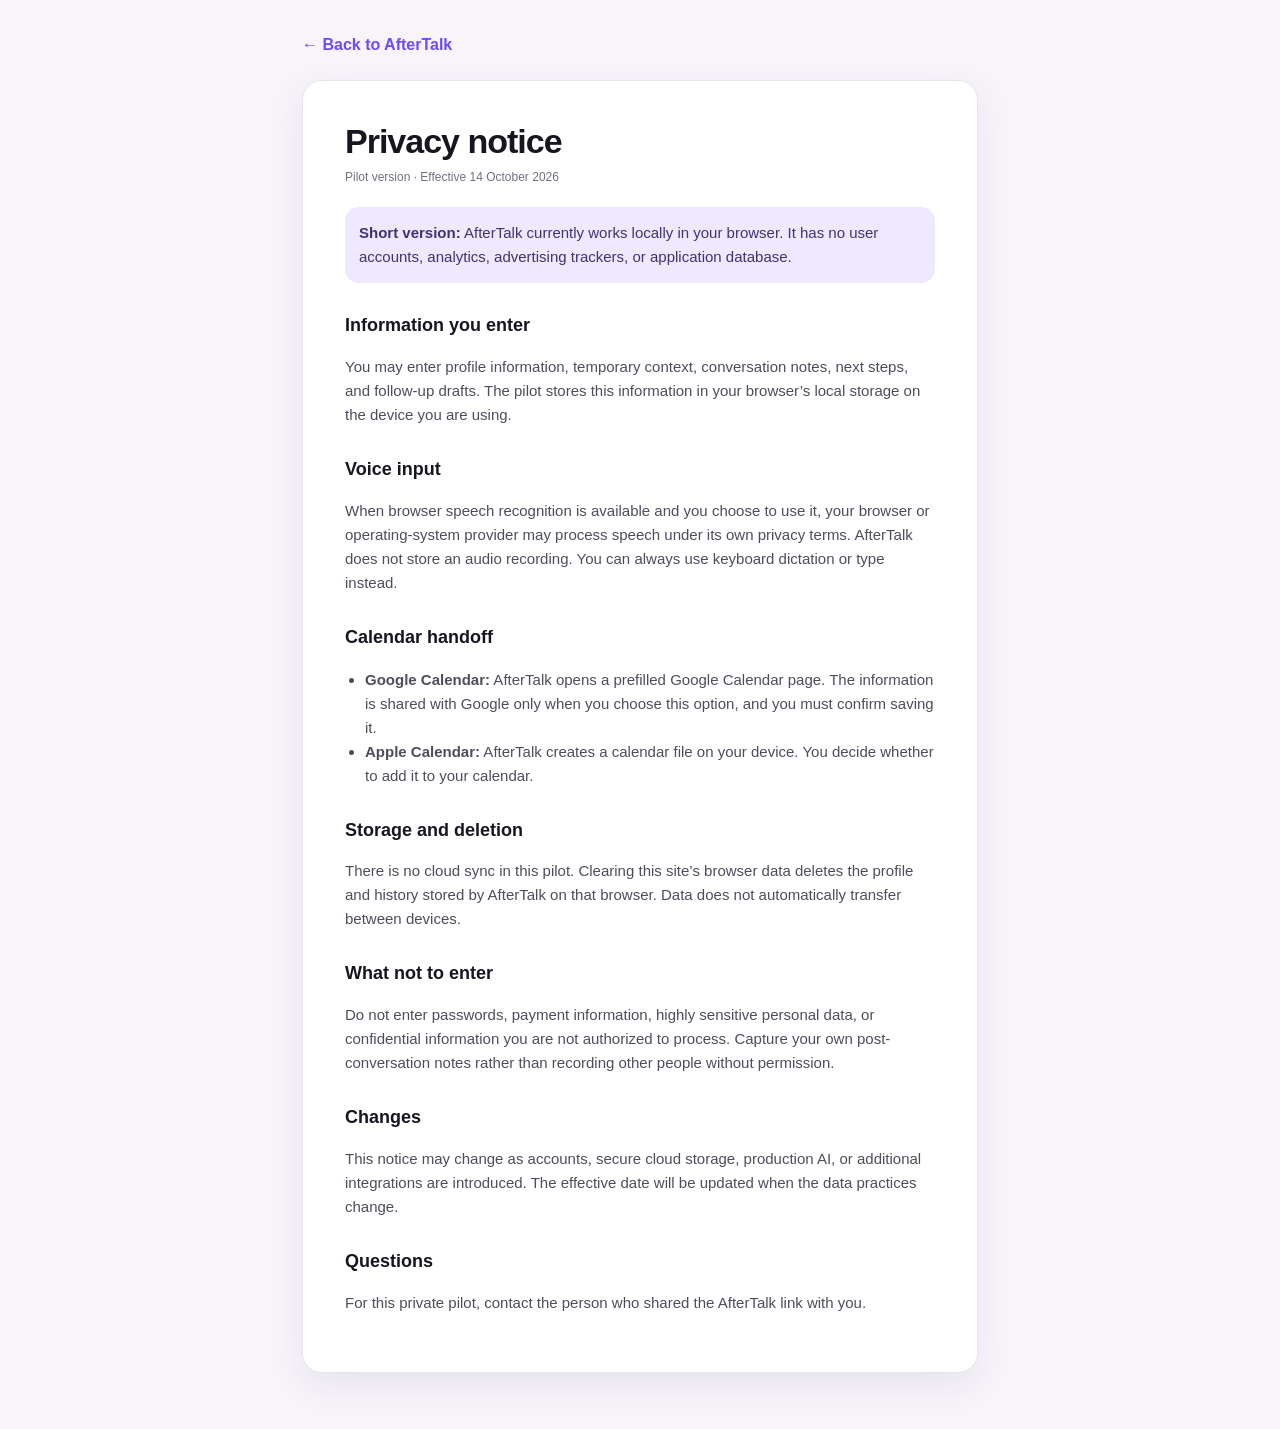
==== privacy.html @ 56a50575 "Launch AfterTalk public PWA pilot" ====
<!doctype html>
<html lang="en">
<head>
  <meta charset="utf-8">
  <meta name="viewport" content="width=device-width,initial-scale=1,viewport-fit=cover">
  <meta name="theme-color" content="#6D4AFF">
  <title>Privacy — AfterTalk</title>
  <style>
    *{box-sizing:border-box}body{margin:0;background:#f7f5fa;color:#17151f;font-family:-apple-system,BlinkMacSystemFont,"Segoe UI",Roboto,Helvetica,Arial,sans-serif;line-height:1.6}.page{width:min(100%,720px);margin:0 auto;padding:32px 22px 56px}.back{color:#6d4aff;font-weight:750;text-decoration:none}.card{margin-top:22px;background:#fff;border:1px solid #e8e4ee;border-radius:20px;padding:clamp(22px,5vw,42px);box-shadow:0 12px 36px rgba(39,25,74,.08)}h1{font-size:34px;line-height:1.1;margin:0 0 8px;letter-spacing:-1px}h2{font-size:18px;margin:28px 0 6px}p,li{font-size:15px;color:#514b5b}ul{padding-left:20px}.meta{font-size:12px;color:#746f7f;margin:0}.notice{background:#eee9ff;border-radius:14px;padding:14px;margin:20px 0;color:#42326e}
  </style>
</head>
<body>
  <main class="page">
    <a class="back" href="./">← Back to AfterTalk</a>
    <article class="card">
      <h1>Privacy notice</h1>
      <p class="meta">Pilot version · Effective 14 October 2026</p>
      <p class="notice"><strong>Short version:</strong> AfterTalk currently works locally in your browser. It has no user accounts, analytics, advertising trackers, or application database.</p>

      <h2>Information you enter</h2>
      <p>You may enter profile information, temporary context, conversation notes, next steps, and follow-up drafts. The pilot stores this information in your browser’s local storage on the device you are using.</p>

      <h2>Voice input</h2>
      <p>When browser speech recognition is available and you choose to use it, your browser or operating-system provider may process speech under its own privacy terms. AfterTalk does not store an audio recording. You can always use keyboard dictation or type instead.</p>

      <h2>Calendar handoff</h2>
      <ul>
        <li><strong>Google Calendar:</strong> AfterTalk opens a prefilled Google Calendar page. The information is shared with Google only when you choose this option, and you must confirm saving it.</li>
        <li><strong>Apple Calendar:</strong> AfterTalk creates a calendar file on your device. You decide whether to add it to your calendar.</li>
      </ul>

      <h2>Storage and deletion</h2>
      <p>There is no cloud sync in this pilot. Clearing this site’s browser data deletes the profile and history stored by AfterTalk on that browser. Data does not automatically transfer between devices.</p>

      <h2>What not to enter</h2>
      <p>Do not enter passwords, payment information, highly sensitive personal data, or confidential information you are not authorized to process. Capture your own post-conversation notes rather than recording other people without permission.</p>

      <h2>Changes</h2>
      <p>This notice may change as accounts, secure cloud storage, production AI, or additional integrations are introduced. The effective date will be updated when the data practices change.</p>

      <h2>Questions</h2>
      <p>For this private pilot, contact the person who shared the AfterTalk link with you.</p>
    </article>
  </main>
</body>
</html>
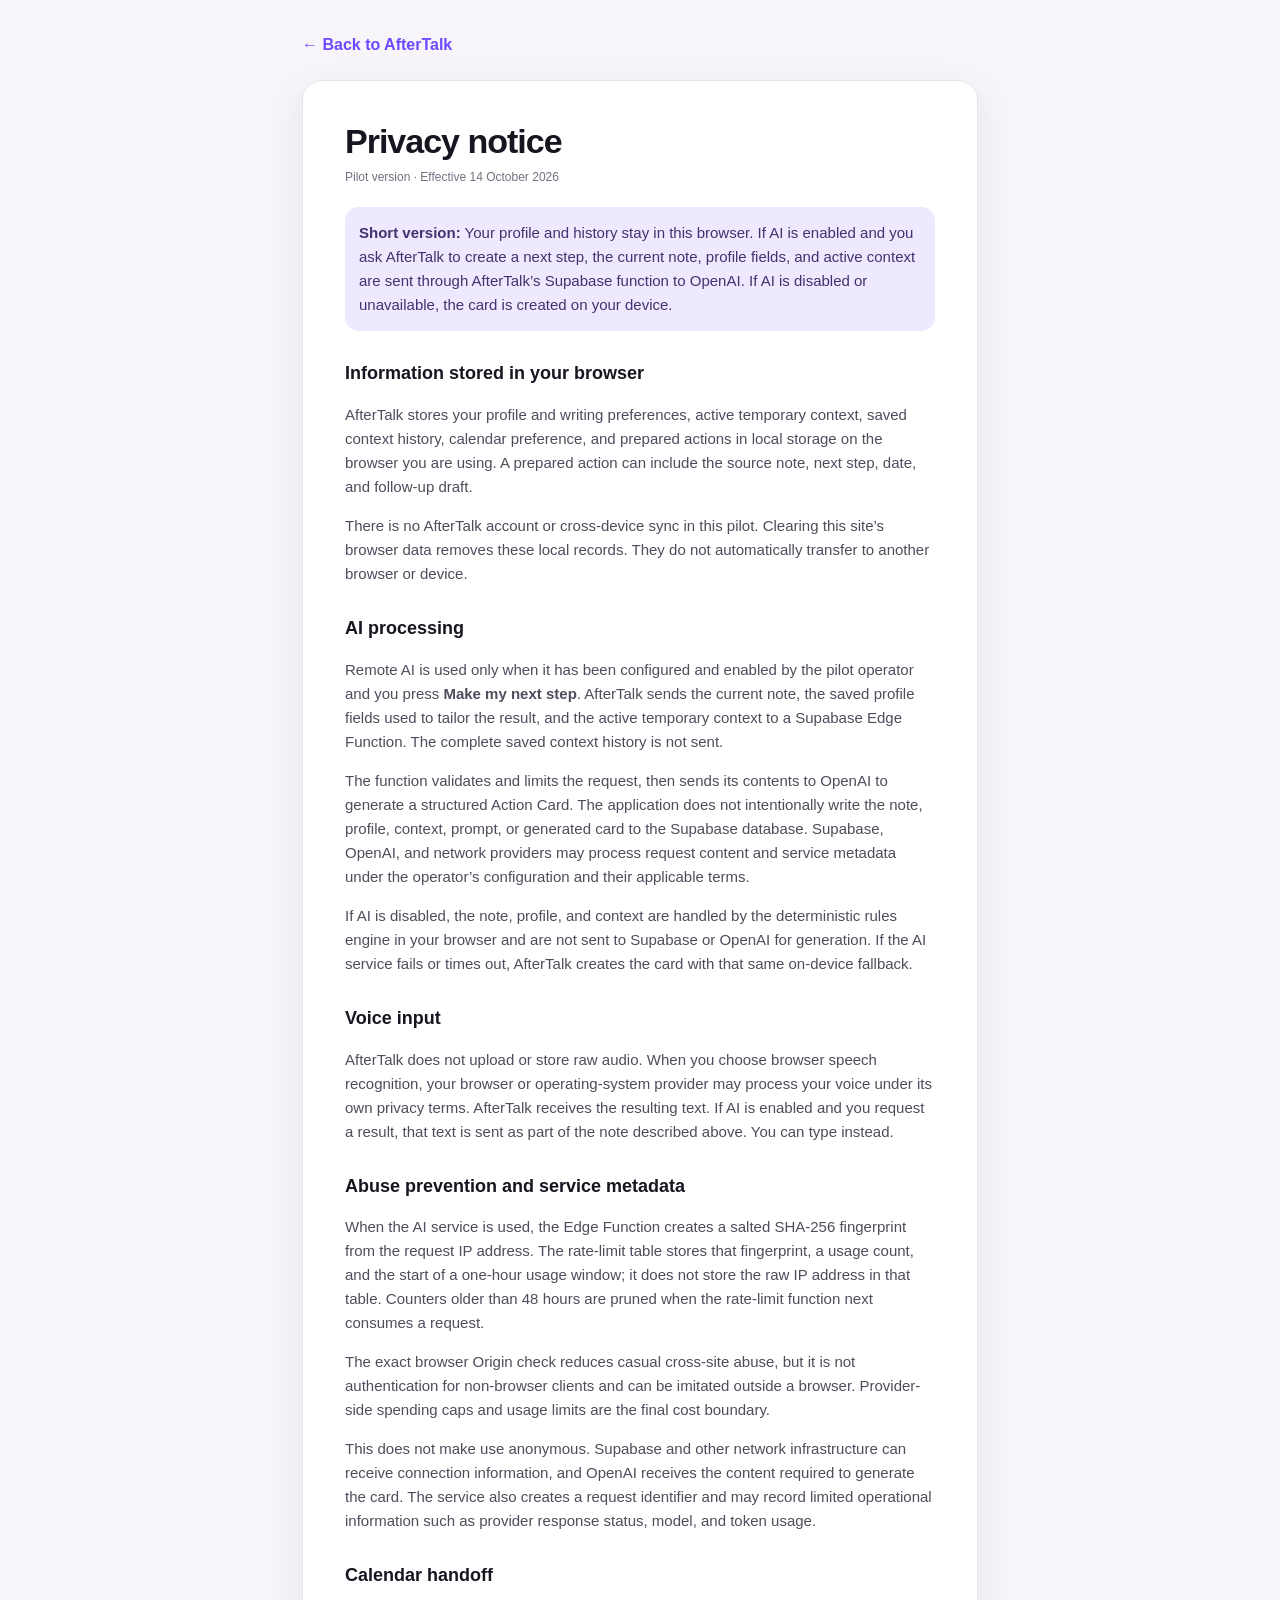
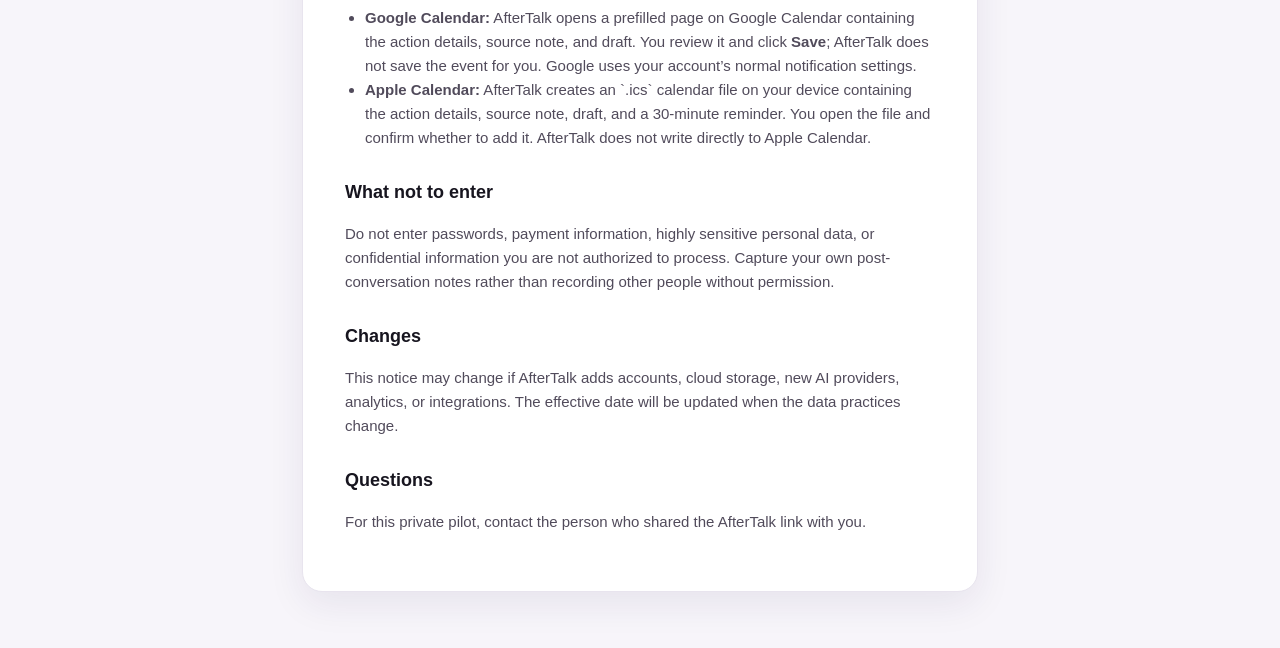
==== commit 5404f099: "Launch production AI generation" ====
--- a/privacy.html
+++ b/privacy.html
@@ -15,28 +15,36 @@
     <article class="card">
       <h1>Privacy notice</h1>
       <p class="meta">Pilot version · Effective 14 October 2026</p>
-      <p class="notice"><strong>Short version:</strong> AfterTalk currently works locally in your browser. It has no user accounts, analytics, advertising trackers, or application database.</p>
+      <p class="notice"><strong>Short version:</strong> Your profile and history stay in this browser. If AI is enabled and you ask AfterTalk to create a next step, the current note, profile fields, and active context are sent through AfterTalk’s Supabase function to OpenAI. If AI is disabled or unavailable, the card is created on your device.</p>
 
-      <h2>Information you enter</h2>
-      <p>You may enter profile information, temporary context, conversation notes, next steps, and follow-up drafts. The pilot stores this information in your browser’s local storage on the device you are using.</p>
+      <h2>Information stored in your browser</h2>
+      <p>AfterTalk stores your profile and writing preferences, active temporary context, saved context history, calendar preference, and prepared actions in local storage on the browser you are using. A prepared action can include the source note, next step, date, and follow-up draft.</p>
+      <p>There is no AfterTalk account or cross-device sync in this pilot. Clearing this site’s browser data removes these local records. They do not automatically transfer to another browser or device.</p>
+
+      <h2>AI processing</h2>
+      <p>Remote AI is used only when it has been configured and enabled by the pilot operator and you press <strong>Make my next step</strong>. AfterTalk sends the current note, the saved profile fields used to tailor the result, and the active temporary context to a Supabase Edge Function. The complete saved context history is not sent.</p>
+      <p>The function validates and limits the request, then sends its contents to OpenAI to generate a structured Action Card. The application does not intentionally write the note, profile, context, prompt, or generated card to the Supabase database. Supabase, OpenAI, and network providers may process request content and service metadata under the operator’s configuration and their applicable terms.</p>
+      <p>If AI is disabled, the note, profile, and context are handled by the deterministic rules engine in your browser and are not sent to Supabase or OpenAI for generation. If the AI service fails or times out, AfterTalk creates the card with that same on-device fallback.</p>
 
       <h2>Voice input</h2>
-      <p>When browser speech recognition is available and you choose to use it, your browser or operating-system provider may process speech under its own privacy terms. AfterTalk does not store an audio recording. You can always use keyboard dictation or type instead.</p>
+      <p>AfterTalk does not upload or store raw audio. When you choose browser speech recognition, your browser or operating-system provider may process your voice under its own privacy terms. AfterTalk receives the resulting text. If AI is enabled and you request a result, that text is sent as part of the note described above. You can type instead.</p>
+
+      <h2>Abuse prevention and service metadata</h2>
+      <p>When the AI service is used, the Edge Function creates a salted SHA-256 fingerprint from the request IP address. The rate-limit table stores that fingerprint, a usage count, and the start of a one-hour usage window; it does not store the raw IP address in that table. Counters older than 48 hours are pruned when the rate-limit function next consumes a request.</p>
+      <p>The exact browser Origin check reduces casual cross-site abuse, but it is not authentication for non-browser clients and can be imitated outside a browser. Provider-side spending caps and usage limits are the final cost boundary.</p>
+      <p>This does not make use anonymous. Supabase and other network infrastructure can receive connection information, and OpenAI receives the content required to generate the card. The service also creates a request identifier and may record limited operational information such as provider response status, model, and token usage.</p>
 
       <h2>Calendar handoff</h2>
       <ul>
-        <li><strong>Google Calendar:</strong> AfterTalk opens a prefilled Google Calendar page. The information is shared with Google only when you choose this option, and you must confirm saving it.</li>
-        <li><strong>Apple Calendar:</strong> AfterTalk creates a calendar file on your device. You decide whether to add it to your calendar.</li>
+        <li><strong>Google Calendar:</strong> AfterTalk opens a prefilled page on Google Calendar containing the action details, source note, and draft. You review it and click <strong>Save</strong>; AfterTalk does not save the event for you. Google uses your account’s normal notification settings.</li>
+        <li><strong>Apple Calendar:</strong> AfterTalk creates an `.ics` calendar file on your device containing the action details, source note, draft, and a 30-minute reminder. You open the file and confirm whether to add it. AfterTalk does not write directly to Apple Calendar.</li>
       </ul>
-
-      <h2>Storage and deletion</h2>
-      <p>There is no cloud sync in this pilot. Clearing this site’s browser data deletes the profile and history stored by AfterTalk on that browser. Data does not automatically transfer between devices.</p>
 
       <h2>What not to enter</h2>
       <p>Do not enter passwords, payment information, highly sensitive personal data, or confidential information you are not authorized to process. Capture your own post-conversation notes rather than recording other people without permission.</p>
 
       <h2>Changes</h2>
-      <p>This notice may change as accounts, secure cloud storage, production AI, or additional integrations are introduced. The effective date will be updated when the data practices change.</p>
+      <p>This notice may change if AfterTalk adds accounts, cloud storage, new AI providers, analytics, or integrations. The effective date will be updated when the data practices change.</p>
 
       <h2>Questions</h2>
       <p>For this private pilot, contact the person who shared the AfterTalk link with you.</p>
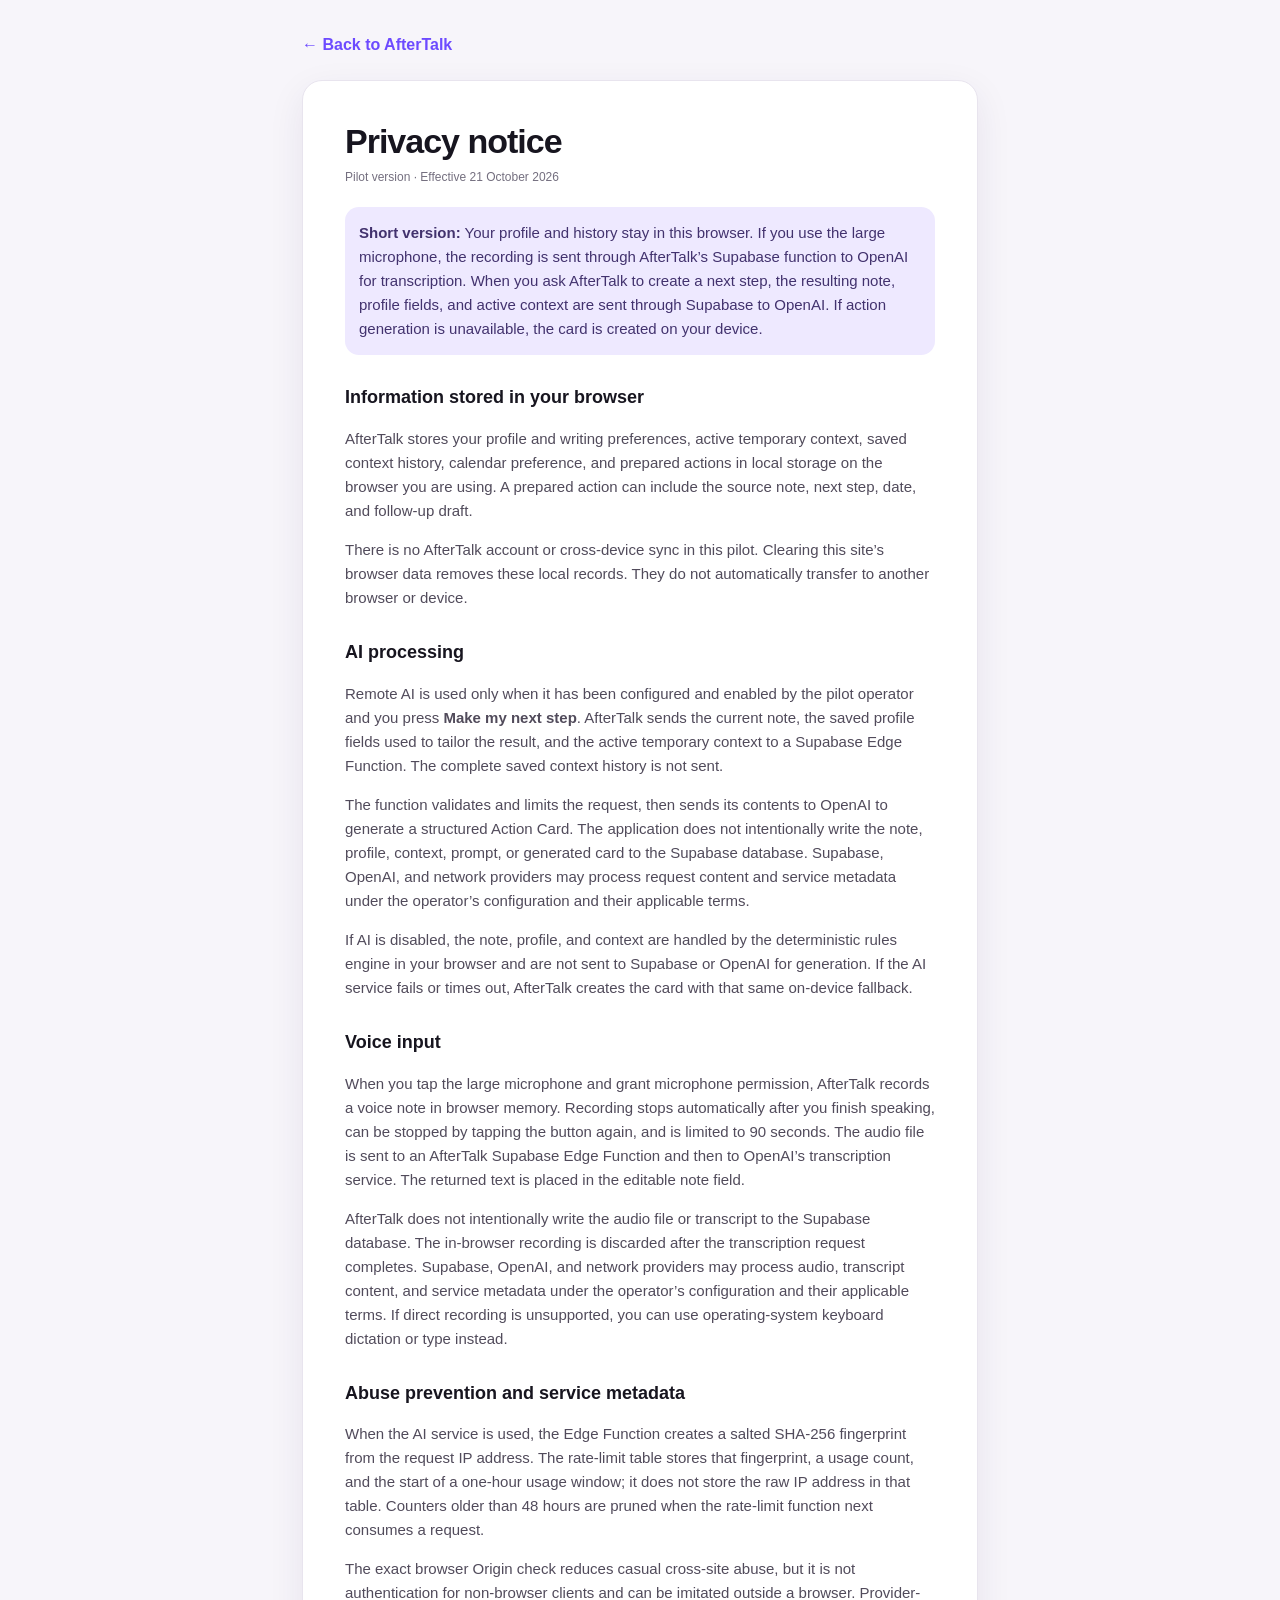
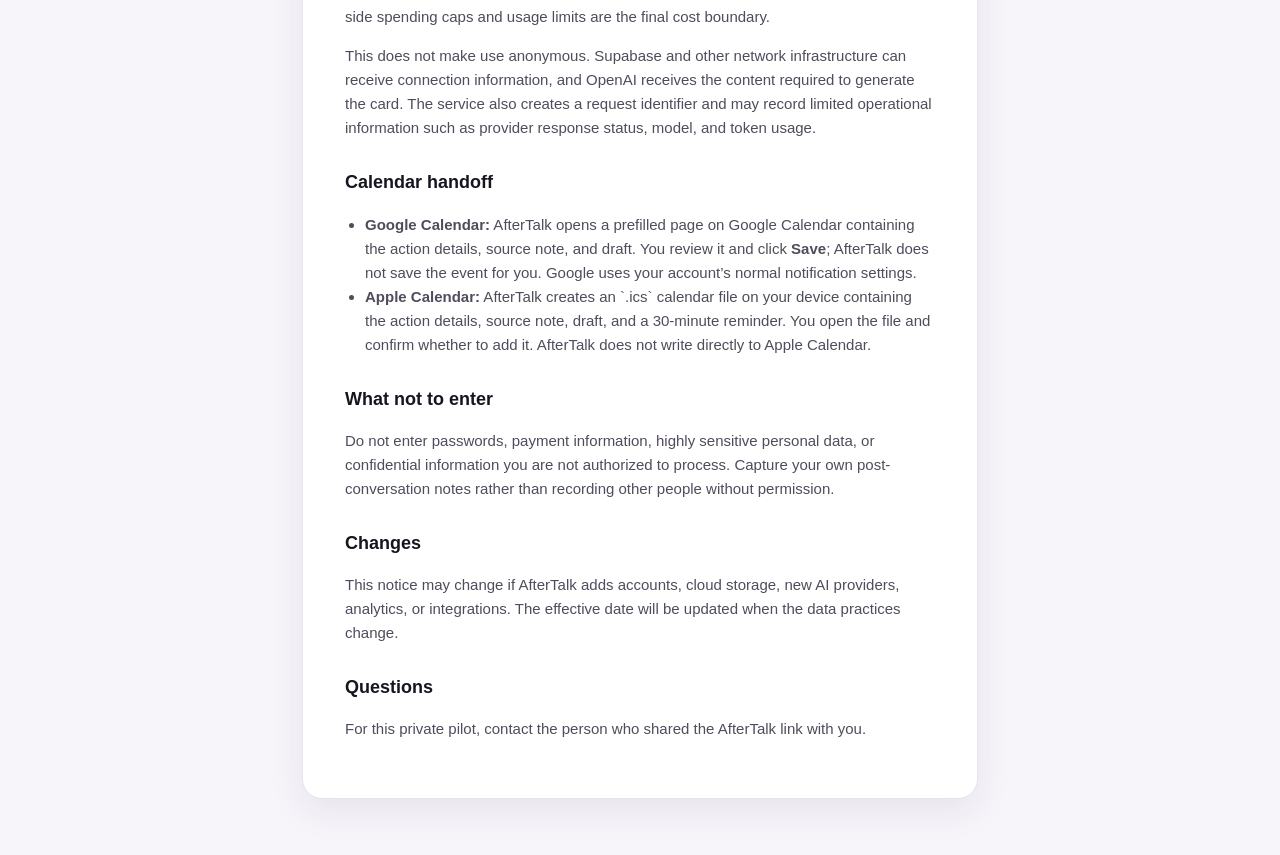
==== commit 3dd21405: "Add one-tap voice transcription" ====
--- a/privacy.html
+++ b/privacy.html
@@ -14,8 +14,8 @@
     <a class="back" href="./">← Back to AfterTalk</a>
     <article class="card">
       <h1>Privacy notice</h1>
-      <p class="meta">Pilot version · Effective 14 October 2026</p>
-      <p class="notice"><strong>Short version:</strong> Your profile and history stay in this browser. If AI is enabled and you ask AfterTalk to create a next step, the current note, profile fields, and active context are sent through AfterTalk’s Supabase function to OpenAI. If AI is disabled or unavailable, the card is created on your device.</p>
+      <p class="meta">Pilot version · Effective 21 October 2026</p>
+      <p class="notice"><strong>Short version:</strong> Your profile and history stay in this browser. If you use the large microphone, the recording is sent through AfterTalk’s Supabase function to OpenAI for transcription. When you ask AfterTalk to create a next step, the resulting note, profile fields, and active context are sent through Supabase to OpenAI. If action generation is unavailable, the card is created on your device.</p>
 
       <h2>Information stored in your browser</h2>
       <p>AfterTalk stores your profile and writing preferences, active temporary context, saved context history, calendar preference, and prepared actions in local storage on the browser you are using. A prepared action can include the source note, next step, date, and follow-up draft.</p>
@@ -27,7 +27,8 @@
       <p>If AI is disabled, the note, profile, and context are handled by the deterministic rules engine in your browser and are not sent to Supabase or OpenAI for generation. If the AI service fails or times out, AfterTalk creates the card with that same on-device fallback.</p>
 
       <h2>Voice input</h2>
-      <p>AfterTalk does not upload or store raw audio. When you choose browser speech recognition, your browser or operating-system provider may process your voice under its own privacy terms. AfterTalk receives the resulting text. If AI is enabled and you request a result, that text is sent as part of the note described above. You can type instead.</p>
+      <p>When you tap the large microphone and grant microphone permission, AfterTalk records a voice note in browser memory. Recording stops automatically after you finish speaking, can be stopped by tapping the button again, and is limited to 90 seconds. The audio file is sent to an AfterTalk Supabase Edge Function and then to OpenAI’s transcription service. The returned text is placed in the editable note field.</p>
+      <p>AfterTalk does not intentionally write the audio file or transcript to the Supabase database. The in-browser recording is discarded after the transcription request completes. Supabase, OpenAI, and network providers may process audio, transcript content, and service metadata under the operator’s configuration and their applicable terms. If direct recording is unsupported, you can use operating-system keyboard dictation or type instead.</p>
 
       <h2>Abuse prevention and service metadata</h2>
       <p>When the AI service is used, the Edge Function creates a salted SHA-256 fingerprint from the request IP address. The rate-limit table stores that fingerprint, a usage count, and the start of a one-hour usage window; it does not store the raw IP address in that table. Counters older than 48 hours are pruned when the rate-limit function next consumes a request.</p>
